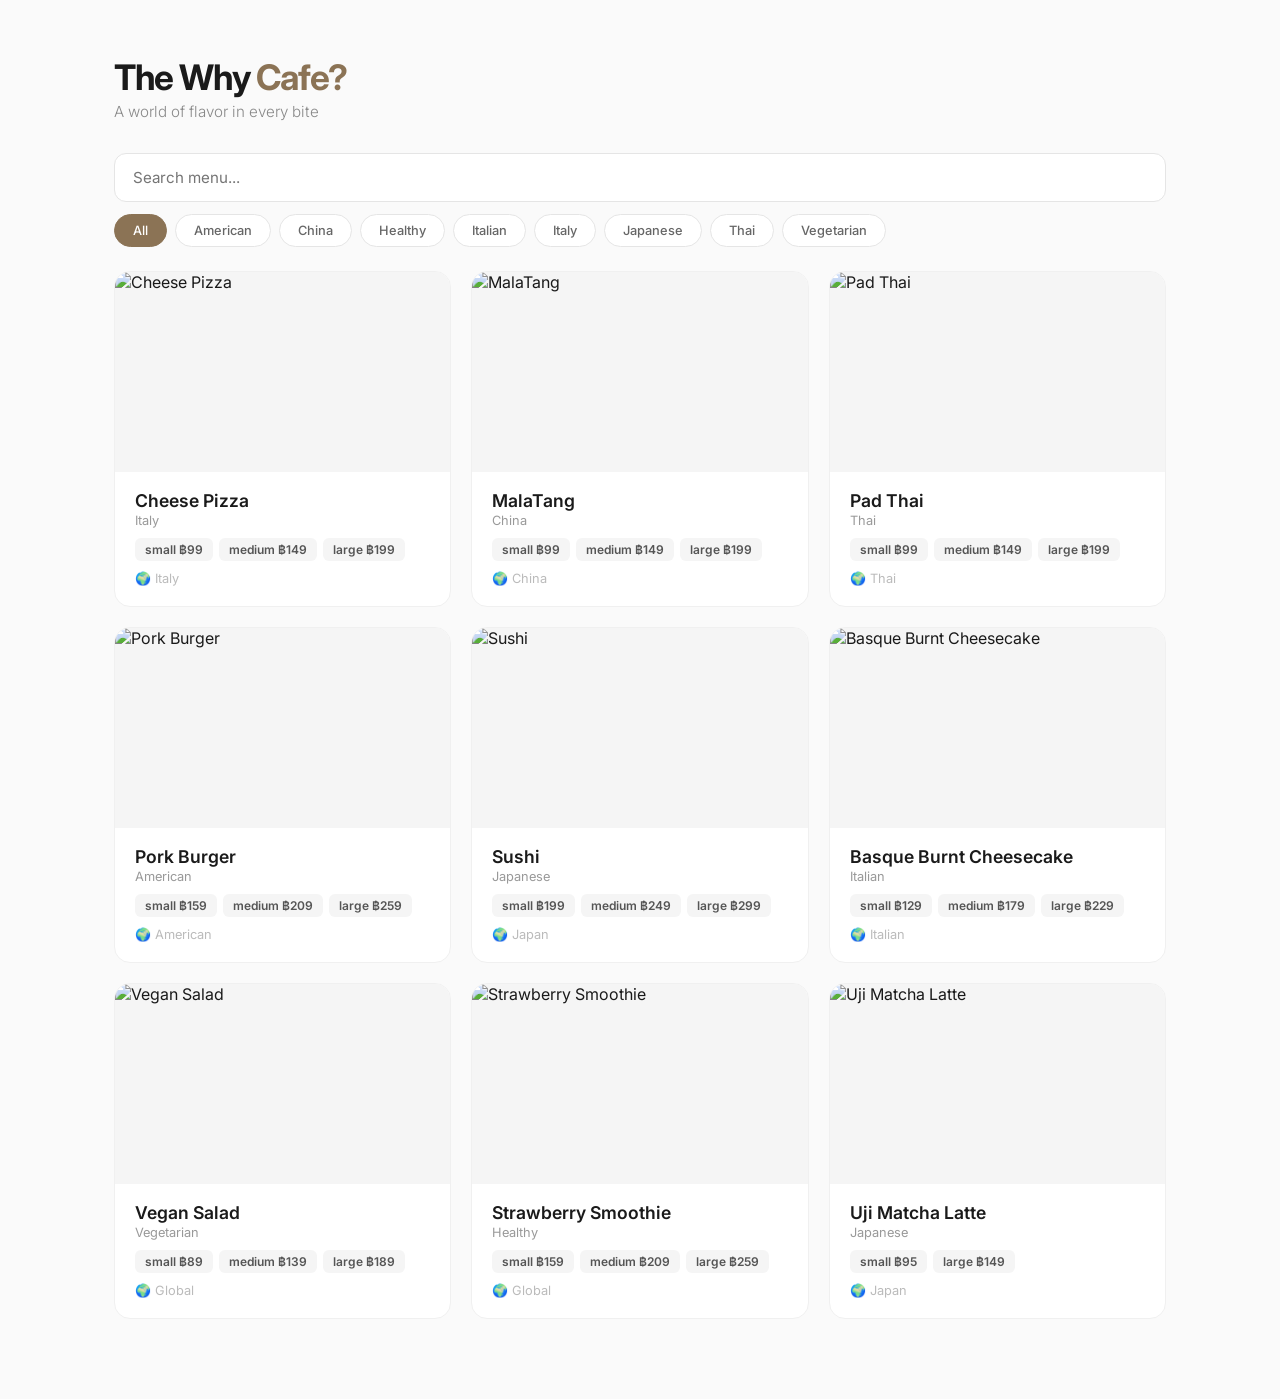
==== whycafe.html @ 4f8dcb84 "added data in an array and object, renderd in html page" ====
<!doctype html>
<html lang="en">
<head>
  <meta charset="UTF-8" />
  <meta name="viewport" content="width=device-width, initial-scale=1.0" />
  <title>The Why Cafe?</title>
  <link rel="preconnect" href="https://fonts.googleapis.com" />
  <link rel="preconnect" href="https://fonts.gstatic.com" crossorigin />
  <link href="https://fonts.googleapis.com/css2?family=Inter:wght@300;400;600;700&display=swap" rel="stylesheet" />
  <style>
    * { margin: 0; padding: 0; box-sizing: border-box; }
    body {
      font-family: 'Inter', -apple-system, sans-serif;
      background: #fafafa;
      color: #1a1a1a;
    }

    header {
      max-width: 1100px;
      margin: 0 auto;
      padding: 56px 24px 12px;
    }
    header h1 {
      font-size: 2.2rem;
      font-weight: 700;
      letter-spacing: -0.04em;
    }
    header h1 span { color: #8b7355; }
    header p {
      color: #888;
      font-size: 0.95rem;
      margin-top: 4px;
      font-weight: 300;
    }

    .search {
      max-width: 1100px;
      margin: 0 auto;
      padding: 20px 24px 28px;
    }
    .search input {
      width: 100%;
      padding: 14px 18px;
      border: 1px solid #e5e5e5;
      border-radius: 12px;
      font-size: 0.95rem;
      outline: none;
      background: #fff;
      font-family: inherit;
      transition: border 0.2s;
    }
    .search input:focus { border-color: #bbb; }

    .filters {
      max-width: 1100px;
      margin: -16px auto 0;
      padding: 0 24px 24px;
      display: flex;
      gap: 8px;
      flex-wrap: wrap;
    }
    .filters button {
      padding: 8px 18px;
      border: 1px solid #e5e5e5;
      background: #fff;
      border-radius: 100px;
      font-size: 0.8rem;
      font-weight: 500;
      color: #666;
      cursor: pointer;
      font-family: inherit;
      transition: all 0.2s;
    }
    .filters button:hover { border-color: #8b7355; color: #8b7355; }
    .filters button.active {
      background: #8b7355;
      border-color: #8b7355;
      color: #fff;
    }

    .container {
      max-width: 1100px;
      margin: 0 auto;
      padding: 0 24px 80px;
    }

    .grid {
      display: grid;
      grid-template-columns: repeat(auto-fill, minmax(300px, 1fr));
      gap: 20px;
    }

    .card {
      background: #fff;
      border-radius: 16px;
      overflow: hidden;
      border: 1px solid #f0f0f0;
      cursor: pointer;
      transition: box-shadow 0.25s;
    }
    .card:hover { box-shadow: 0 8px 28px rgba(0,0,0,0.06); }

    .card img {
      width: 100%;
      height: 200px;
      object-fit: cover;
      display: block;
      background: #f5f5f5;
    }

    .card-body { padding: 18px 20px 20px; }

    .card-body h3 {
      font-size: 1.1rem;
      font-weight: 600;
      margin-bottom: 2px;
    }

    .card-body .cuisine {
      font-size: 0.8rem;
      color: #999;
      margin-bottom: 10px;
    }

    .card-body .sizes {
      display: flex;
      gap: 6px;
      flex-wrap: wrap;
      margin-bottom: 10px;
    }
    .card-body .sizes span {
      font-size: 0.75rem;
      font-weight: 600;
      padding: 4px 10px;
      border-radius: 6px;
      background: #f5f5f5;
      color: #555;
    }

    .card-body .origin {
      font-size: 0.8rem;
      color: #bbb;
    }

    .empty {
      grid-column: 1 / -1;
      text-align: center;
      padding: 60px 20px;
      color: #aaa;
    }
    .empty .icon { font-size: 2.5rem; margin-bottom: 12px; }

    .overlay {
      display: none;
      position: fixed;
      inset: 0;
      background: rgba(0,0,0,0.3);
      z-index: 100;
      align-items: center;
      justify-content: center;
    }
    .overlay.open { display: flex; }

    .modal {
      background: #fff;
      border-radius: 20px;
      max-width: 420px;
      width: 90%;
      overflow: hidden;
      animation: up 0.25s ease;
    }
    @keyframes up {
      from { opacity: 0; transform: translateY(24px); }
      to { opacity: 1; transform: translateY(0); }
    }

    .modal img {
      width: 100%;
      height: 240px;
      object-fit: cover;
      display: block;
      background: #f5f5f5;
    }

    .modal-body { padding: 24px; }
    .modal-body h2 { font-size: 1.4rem; font-weight: 600; margin-bottom: 4px; }
    .modal-body .cuisine { font-size: 0.85rem; color: #999; margin-bottom: 16px; }

    .modal-body .detail { display: grid; gap: 10px; }
    .modal-body .detail .row {
      display: flex;
      justify-content: space-between;
      font-size: 0.9rem;
      padding-bottom: 8px;
      border-bottom: 1px solid #f0f0f0;
    }
    .modal-body .detail .row .label { color: #999; }
    .modal-body .detail .row .value { font-weight: 500; }

    .modal-body .ingredients {
      margin-top: 16px;
      padding-top: 16px;
      border-top: 1px solid #f0f0f0;
    }
    .modal-body .ingredients p {
      font-size: 0.85rem;
      color: #999;
      margin-bottom: 6px;
    }
    .modal-body .ingredients .tags {
      display: flex;
      gap: 6px;
      flex-wrap: wrap;
    }
    .modal-body .ingredients .tags span {
      font-size: 0.75rem;
      padding: 4px 12px;
      border-radius: 6px;
      background: #f5f5f5;
      color: #555;
    }

    .modal-body button {
      margin-top: 20px;
      width: 100%;
      padding: 12px;
      background: #8b7355;
      color: #fff;
      border: none;
      border-radius: 10px;
      font-size: 0.9rem;
      font-weight: 500;
      cursor: pointer;
      transition: background 0.2s;
    }
    .modal-body button:hover { background: #7a6448; }

    @media (max-width: 640px) {
      header { padding-top: 36px; }
      header h1 { font-size: 1.6rem; }
      .grid { grid-template-columns: 1fr; }
    }
  </style>
</head>
<body>

<header>
  <h1>The Why <span>Cafe?</span></h1>
  <p>A world of flavor in every bite</p>
</header>

<div class="search">
  <input type="text" id="searchInput" placeholder="Search menu..." />
</div>

<div class="filters" id="filters"></div>

<div class="container">
  <div class="grid" id="menuGrid"></div>
</div>

<div class="overlay" id="overlay" onclick="closeModal()">
  <div class="modal" onclick="event.stopPropagation()">
    <img id="modalImg" src="" alt="" />
    <div class="modal-body">
      <h2 id="modalName"></h2>
      <div class="cuisine" id="modalCuisine"></div>
      <div class="detail" id="modalDetail"></div>
      <div class="ingredients" id="modalIngredients"></div>
      <button onclick="closeModal()">Close</button>
    </div>
  </div>
</div>

<script>
  const raw = [
    { id: 1, name: "Cheese Pizza", size: [{name:"small",price:"99"},{name:"medium",price:"149"},{name:"large",price:"199"}], cusine: "Italy", origin: "Italy", vegetarian: false, ingredients: ["Cheese","Tomato","Basil"] },
    { id: 2, name: "MalaTang", size: [{name:"small",price:"99"},{name:"medium",price:"149"},{name:"large",price:"199"}], cusine: "China", origin: "China", vegetarian: false, ingredients: ["Soy Sauce","Chili Oil","Garlic"] },
    { id: 3, name: "Pad Thai", size: [{name:"small",price:"99"},{name:"medium",price:"149"},{name:"large",price:"199"}], cusine: "Thai", origin: "Thai", vegetarian: false, ingredients: ["Tofu","Peanuts","Lime"] },
    { id: 4, name: "Pork Burger", size: [{name:"small",price:"159"},{name:"medium",price:"209"},{name:"large",price:"259"}], cusine: "American", origin: "American", vegetarian: false, ingredients: ["Beef","Bun","Lettuce"] },
    { id: 5, name: "Sushi", size: [{name:"small",price:"199"},{name:"medium",price:"249"},{name:"large",price:"299"}], cusine: "Japanese", origin: "Japan", vegetarian: false, ingredients: ["Rice","Fish","Seaweed"] },
    { id: 6, name: "Basque Burnt Cheesecake", size: [{name:"small",price:"129"},{name:"medium",price:"179"},{name:"large",price:"229"}], cusine: "Italian", origin: "Italian", vegetarian: false, ingredients: ["Cheese","Sugar","Eggs"] },
    { id: 7, name: "Vegan Salad", size: [{name:"small",price:"89"},{name:"medium",price:"139"},{name:"large",price:"189"}], cusine: "Vegetarian", origin: "Global", vegetarian: true, ingredients: ["Lettuce","Tomato","Cucumber"] },
    { id: 8, name: "Strawberry Smoothie", size: [{name:"small",price:"159"},{name:"medium",price:"209"},{name:"large",price:"259"}], cusine: "Healthy", origin: "Global", vegetarian: true, ingredients: ["Strawberry","Yogurt","Milk"] },
    { id: 9, name: "Uji Matcha Latte", size: [{name:"small",price:"95"},{name:"large",price:"149"}], cusine: "Japanese", origin: "Japan", vegetarian: true, ingredients: ["Uji Matcha","Milk","Sugar"] },
  ];

  const menu = raw.map(item => ({
    id: item.id,
    name: item.name.trim(),
    sizes: item.size,
    cuisine: item.cusine || "",
    origin: item.origin,
    vegetarian: !!item.vegetarian,
    ingredients: item.ingredients || [],
  }));

  const images = {
    "Cheese Pizza": "https://images.pexels.com/photos/1566837/pexels-photo-1566837.jpeg?auto=compress&cs=tinysrgb&w=400&h=300&fit=crop",
    "MalaTang": "https://images.pexels.com/photos/699953/pexels-photo-699953.jpeg?auto=compress&cs=tinysrgb&w=400&h=300&fit=crop",
    "Pad Thai": "https://images.pexels.com/photos/1279330/pexels-photo-1279330.jpeg?auto=compress&cs=tinysrgb&w=400&h=300&fit=crop",
    "Pork Burger": "https://images.pexels.com/photos/1639562/pexels-photo-1639562.jpeg?auto=compress&cs=tinysrgb&w=400&h=300&fit=crop",
    "Sushi": "https://images.pexels.com/photos/2098085/pexels-photo-2098085.jpeg?auto=compress&cs=tinysrgb&w=400&h=300&fit=crop",
    "Basque Burnt Cheesecake": "https://images.pexels.com/photos/6168339/pexels-photo-6168339.jpeg?auto=compress&cs=tinysrgb&w=400&h=300&fit=crop",
    "Vegan Salad": "https://images.pexels.com/photos/1213710/pexels-photo-1213710.jpeg?auto=compress&cs=tinysrgb&w=400&h=300&fit=crop",
    "Strawberry Smoothie": "https://images.pexels.com/photos/33313171/pexels-photo-33313171.jpeg?auto=compress&cs=tinysrgb&w=400&h=300&fit=crop",
    "Uji Matcha Latte": "https://images.pexels.com/photos/5946971/pexels-photo-5946971.jpeg?auto=compress&cs=tinysrgb&w=400&h=300&fit=crop",
  };

  let activeCategory = "All";

  const categories = [...new Set(menu.map(f => f.cuisine))].sort();
  const filterBar = document.getElementById("filters");
  const allBtn = document.createElement("button");
  allBtn.textContent = "All";
  allBtn.className = "active";
  allBtn.onclick = () => setCategory("All");
  filterBar.appendChild(allBtn);
  categories.forEach(c => {
    const btn = document.createElement("button");
    btn.textContent = c;
    btn.onclick = () => setCategory(c);
    filterBar.appendChild(btn);
  });

  function setCategory(cat) {
    activeCategory = cat;
    document.querySelectorAll(".filters button").forEach(b => b.classList.remove("active"));
    document.querySelectorAll(".filters button").forEach(b => {
      if (b.textContent === cat) b.classList.add("active");
    });
    render();
  }

  function getFiltered() {
    const q = document.getElementById("searchInput").value.toLowerCase().trim();
    return menu.filter(f => {
      const textMatch = f.name.toLowerCase().includes(q) ||
        f.cuisine.toLowerCase().includes(q) ||
        f.origin.toLowerCase().includes(q);
      const catMatch = activeCategory === "All" || f.cuisine === activeCategory;
      return textMatch && catMatch;
    });
  }

  function render() {
    const grid = document.getElementById("menuGrid");
    const items = getFiltered();

    if (!items.length) {
      grid.innerHTML = '<div class="empty"><div class="icon">&#x1F50D;</div><p>No items found</p></div>';
      return;
    }

    grid.innerHTML = items.map(f => `
      <div class="card" onclick="openModal(${f.id})">
        <img src="${images[f.name]}" alt="${f.name}" loading="lazy" />
        <div class="card-body">
          <h3>${f.name}</h3>
          <div class="cuisine">${f.cuisine}</div>
          <div class="sizes">${f.sizes.map(s => '<span>' + s.name + ' \u0E3F' + s.price + '</span>').join('')}</div>
          <div class="origin">&#x1F30D; ${f.origin}</div>
        </div>
      </div>
    `).join("");
  }

  function openModal(id) {
    const f = menu.find(i => i.id === id);
    if (!f) return;
    document.getElementById("modalImg").src = images[f.name];
    document.getElementById("modalImg").alt = f.name;
    document.getElementById("modalName").textContent = f.name;
    document.getElementById("modalCuisine").textContent = f.cuisine + (f.vegetarian ? " \u2022 Vegetarian" : "");
    document.getElementById("modalDetail").innerHTML = f.sizes.map(s =>
      '<div class="row"><span class="label">' + s.name + '</span><span class="value">\u0E3F' + s.price + '</span></div>'
    ).join("") +
    '<div class="row"><span class="label">Origin</span><span class="value">' + f.origin + '</span></div>';
    document.getElementById("modalIngredients").innerHTML =
      '<p>Ingredients</p><div class="tags">' +
      f.ingredients.map(i => '<span>' + i + '</span>').join("") +
      '</div>';
    document.getElementById("overlay").classList.add("open");
  }

  function closeModal() {
    document.getElementById("overlay").classList.remove("open");
  }

  document.addEventListener("keydown", e => { if (e.key === "Escape") closeModal(); });
  document.getElementById("searchInput").addEventListener("input", render);

  render();
</script>

</body>
</html>
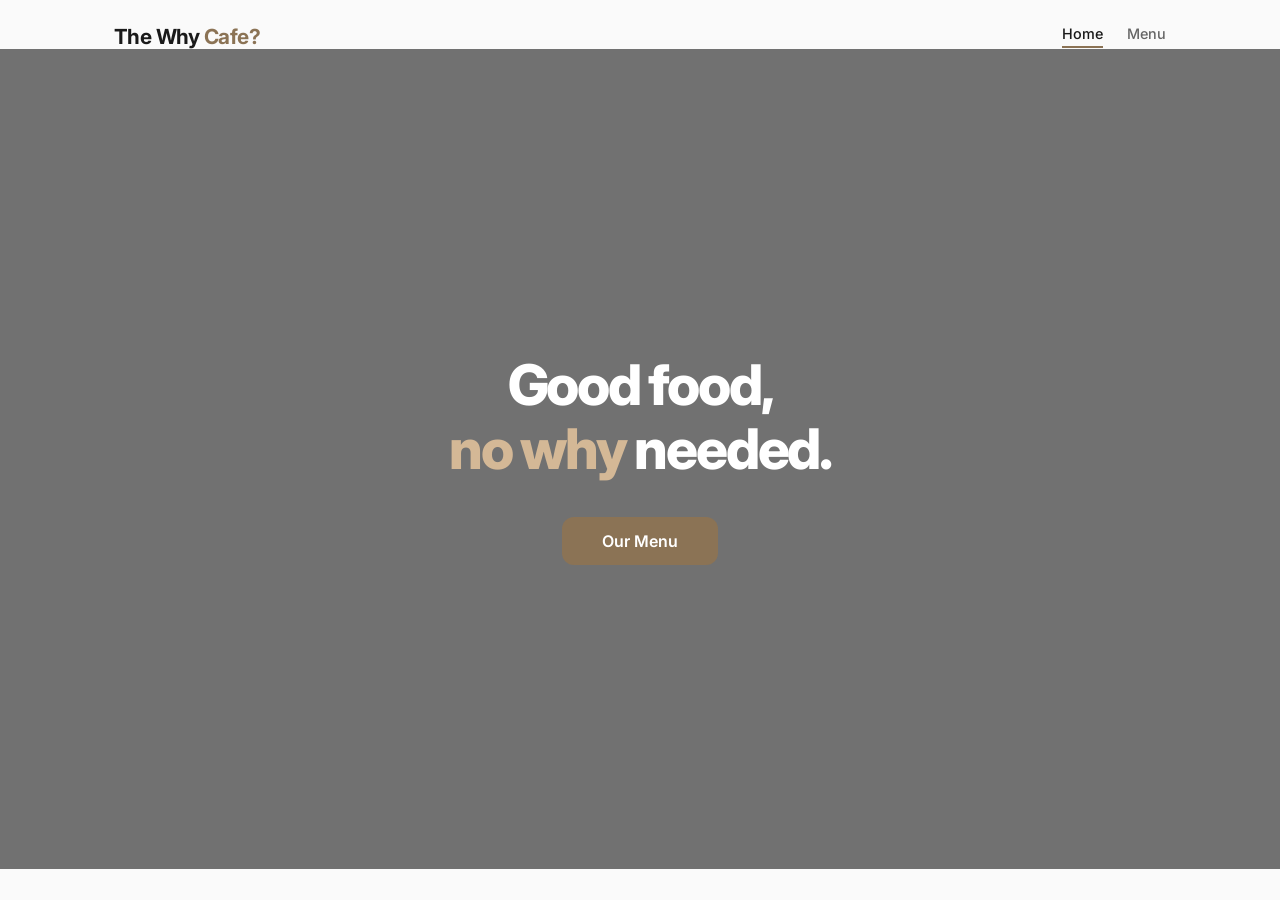
==== commit 6695ace5: "profile card project and excalidraw" ====
--- a/whycafe.html
+++ b/whycafe.html
@@ -6,7 +6,7 @@
   <title>The Why Cafe?</title>
   <link rel="preconnect" href="https://fonts.googleapis.com" />
   <link rel="preconnect" href="https://fonts.gstatic.com" crossorigin />
-  <link href="https://fonts.googleapis.com/css2?family=Inter:wght@300;400;600;700&display=swap" rel="stylesheet" />
+  <link href="https://fonts.googleapis.com/css2?family=Inter:wght@300;400;600;700;800&display=swap" rel="stylesheet" />
   <style>
     * { margin: 0; padding: 0; box-sizing: border-box; }
     body {
@@ -15,28 +15,92 @@
       color: #1a1a1a;
     }
 
-    header {
+    nav {
       max-width: 1100px;
       margin: 0 auto;
-      padding: 56px 24px 12px;
-    }
-    header h1 {
-      font-size: 2.2rem;
+      padding: 24px 24px 0;
+      display: flex;
+      align-items: center;
+      justify-content: space-between;
+    }
+    nav .brand {
+      font-size: 1.3rem;
       font-weight: 700;
+      letter-spacing: -0.03em;
+    }
+    nav .brand span { color: #8b7355; }
+    nav .links { display: flex; gap: 24px; }
+    nav .links a {
+      text-decoration: none;
+      color: #666;
+      font-size: 0.9rem;
+      font-weight: 500;
+      padding-bottom: 4px;
+      border-bottom: 2px solid transparent;
+      transition: all 0.2s;
+      cursor: pointer;
+    }
+    nav .links a:hover, nav .links a.active { color: #1a1a1a; border-bottom-color: #8b7355; }
+
+    .page { display: none; }
+    .page.active { display: block; }
+
+    /* HOME PAGE */
+    .hero {
+      min-height: calc(100vh - 80px);
+      display: flex;
+      align-items: center;
+      justify-content: center;
+      text-align: center;
+      padding: 40px 24px;
+      background: linear-gradient(rgba(0,0,0,0.55), rgba(0,0,0,0.55)), url("https://images.pexels.com/photos/29833130/pexels-photo-29833130.jpeg?auto=compress&cs=tinysrgb&w=1500&h=1000&fit=crop") center / cover no-repeat;
+    }
+    .hero .content { max-width: 600px; }
+    .hero h1 {
+      font-size: 3.5rem;
+      font-weight: 800;
       letter-spacing: -0.04em;
-    }
-    header h1 span { color: #8b7355; }
-    header p {
+      line-height: 1.15;
+      color: #fff;
+    }
+    .hero h1 span { color: #d4b896; }
+    .hero .btn {
+      display: inline-block;
+      margin-top: 36px;
+      padding: 14px 40px;
+      background: #8b7355;
+      color: #fff;
+      border: none;
+      border-radius: 12px;
+      font-size: 1rem;
+      font-weight: 600;
+      cursor: pointer;
+      text-decoration: none;
+      transition: background 0.2s;
+    }
+    .hero .btn:hover { background: #7a6448; }
+
+    /* MENU PAGE */
+    .menu-header {
+      max-width: 1100px;
+      margin: 0 auto;
+      padding: 40px 24px 0;
+    }
+    .menu-header h2 {
+      font-size: 1.6rem;
+      font-weight: 700;
+      letter-spacing: -0.03em;
+    }
+    .menu-header p {
       color: #888;
-      font-size: 0.95rem;
+      font-size: 0.9rem;
       margin-top: 4px;
-      font-weight: 300;
     }
 
     .search {
       max-width: 1100px;
       margin: 0 auto;
-      padding: 20px 24px 28px;
+      padding: 20px 24px 24px;
     }
     .search input {
       width: 100%;
@@ -53,7 +117,7 @@
 
     .filters {
       max-width: 1100px;
-      margin: -16px auto 0;
+      margin: -12px auto 0;
       padding: 0 24px 24px;
       display: flex;
       gap: 8px;
@@ -90,7 +154,7 @@
       gap: 20px;
     }
 
-    .card {
+    .card-menu {
       background: #fff;
       border-radius: 16px;
       overflow: hidden;
@@ -98,9 +162,9 @@
       cursor: pointer;
       transition: box-shadow 0.25s;
     }
-    .card:hover { box-shadow: 0 8px 28px rgba(0,0,0,0.06); }
-
-    .card img {
+    .card-menu:hover { box-shadow: 0 8px 28px rgba(0,0,0,0.06); }
+
+    .card-menu img {
       width: 100%;
       height: 200px;
       object-fit: cover;
@@ -108,27 +172,16 @@
       background: #f5f5f5;
     }
 
-    .card-body { padding: 18px 20px 20px; }
-
-    .card-body h3 {
-      font-size: 1.1rem;
-      font-weight: 600;
-      margin-bottom: 2px;
-    }
-
-    .card-body .cuisine {
-      font-size: 0.8rem;
-      color: #999;
-      margin-bottom: 10px;
-    }
-
-    .card-body .sizes {
+    .card-menu .body { padding: 18px 20px 20px; }
+    .card-menu .body h3 { font-size: 1.1rem; font-weight: 600; margin-bottom: 2px; }
+    .card-menu .body .cuisine { font-size: 0.8rem; color: #999; margin-bottom: 10px; }
+    .card-menu .body .sizes {
       display: flex;
       gap: 6px;
       flex-wrap: wrap;
       margin-bottom: 10px;
     }
-    .card-body .sizes span {
+    .card-menu .body .sizes span {
       font-size: 0.75rem;
       font-weight: 600;
       padding: 4px 10px;
@@ -137,10 +190,6 @@
       color: #555;
     }
 
-    .card-body .origin {
-      font-size: 0.8rem;
-      color: #bbb;
-    }
 
     .empty {
       grid-column: 1 / -1;
@@ -236,27 +285,50 @@
     .modal-body button:hover { background: #7a6448; }
 
     @media (max-width: 640px) {
-      header { padding-top: 36px; }
-      header h1 { font-size: 1.6rem; }
+      nav { flex-direction: column; gap: 12px; }
+      .hero h1 { font-size: 2rem; }
+      .hero { padding: 40px 24px 60px; }
       .grid { grid-template-columns: 1fr; }
+
     }
   </style>
 </head>
 <body>
 
-<header>
-  <h1>The Why <span>Cafe?</span></h1>
-  <p>A world of flavor in every bite</p>
-</header>
-
-<div class="search">
-  <input type="text" id="searchInput" placeholder="Search menu..." />
+<nav>
+  <div class="brand">The Why <span>Cafe?</span></div>
+  <div class="links">
+    <a class="active" onclick="navigate('home')">Home</a>
+    <a onclick="navigate('menu')">Menu</a>
+  </div>
+</nav>
+
+  <!-- HOME PAGE -->
+<div class="page active" id="page-home">
+  <div class="hero">
+    <div class="content">
+      <h1>Good food,<br /><span>no why</span> needed.</h1>
+      <a class="btn" onclick="navigate('menu')">Our Menu</a>
+    </div>
+  </div>
 </div>
 
-<div class="filters" id="filters"></div>
-
-<div class="container">
-  <div class="grid" id="menuGrid"></div>
+<!-- MENU PAGE -->
+<div class="page" id="page-menu">
+  <div class="menu-header">
+    <h2>Our Menu</h2>
+    <p>Explore dishes from around the world</p>
+  </div>
+
+  <div class="search">
+    <input type="text" id="searchInput" placeholder="Search menu..." />
+  </div>
+
+  <div class="filters" id="filters"></div>
+
+  <div class="container">
+    <div class="grid" id="menuGrid"></div>
+  </div>
 </div>
 
 <div class="overlay" id="overlay" onclick="closeModal()">
@@ -273,8 +345,9 @@
 </div>
 
 <script>
+  // Data from my-object.js only
   const raw = [
-    { id: 1, name: "Cheese Pizza", size: [{name:"small",price:"99"},{name:"medium",price:"149"},{name:"large",price:"199"}], cusine: "Italy", origin: "Italy", vegetarian: false, ingredients: ["Cheese","Tomato","Basil"] },
+    { id: 1, name: "Cheese Pizza", size: [{name:"small",price:"99"},{name:"medium",price:"149"},{name:"large",price:"199"}], cusine: "Italian", origin: "Italy", vegetarian: false, ingredients: ["Cheese","Tomato","Basil"] },
     { id: 2, name: "MalaTang", size: [{name:"small",price:"99"},{name:"medium",price:"149"},{name:"large",price:"199"}], cusine: "China", origin: "China", vegetarian: false, ingredients: ["Soy Sauce","Chili Oil","Garlic"] },
     { id: 3, name: "Pad Thai", size: [{name:"small",price:"99"},{name:"medium",price:"149"},{name:"large",price:"199"}], cusine: "Thai", origin: "Thai", vegetarian: false, ingredients: ["Tofu","Peanuts","Lime"] },
     { id: 4, name: "Pork Burger", size: [{name:"small",price:"159"},{name:"medium",price:"209"},{name:"large",price:"259"}], cusine: "American", origin: "American", vegetarian: false, ingredients: ["Beef","Bun","Lettuce"] },
@@ -307,16 +380,26 @@
     "Uji Matcha Latte": "https://images.pexels.com/photos/5946971/pexels-photo-5946971.jpeg?auto=compress&cs=tinysrgb&w=400&h=300&fit=crop",
   };
 
+  // Navigation
+  function navigate(page) {
+    document.querySelectorAll(".page").forEach(p => p.classList.remove("active"));
+    document.getElementById("page-" + page).classList.add("active");
+    document.querySelectorAll("nav .links a").forEach(a => a.classList.remove("active"));
+    document.querySelectorAll("nav .links a").forEach(a => {
+      if (a.textContent.toLowerCase() === page) a.classList.add("active");
+    });
+  }
+
+  // Menu page: filters
+  const cuisines = [...new Set(menu.map(f => f.cuisine))];
   let activeCategory = "All";
-
-  const categories = [...new Set(menu.map(f => f.cuisine))].sort();
   const filterBar = document.getElementById("filters");
   const allBtn = document.createElement("button");
   allBtn.textContent = "All";
   allBtn.className = "active";
   allBtn.onclick = () => setCategory("All");
   filterBar.appendChild(allBtn);
-  categories.forEach(c => {
+  cuisines.forEach(c => {
     const btn = document.createElement("button");
     btn.textContent = c;
     btn.onclick = () => setCategory(c);
@@ -336,8 +419,7 @@
     const q = document.getElementById("searchInput").value.toLowerCase().trim();
     return menu.filter(f => {
       const textMatch = f.name.toLowerCase().includes(q) ||
-        f.cuisine.toLowerCase().includes(q) ||
-        f.origin.toLowerCase().includes(q);
+        f.cuisine.toLowerCase().includes(q);
       const catMatch = activeCategory === "All" || f.cuisine === activeCategory;
       return textMatch && catMatch;
     });
@@ -353,13 +435,12 @@
     }
 
     grid.innerHTML = items.map(f => `
-      <div class="card" onclick="openModal(${f.id})">
+      <div class="card-menu" onclick="openModal(${f.id})">
         <img src="${images[f.name]}" alt="${f.name}" loading="lazy" />
-        <div class="card-body">
+        <div class="body">
           <h3>${f.name}</h3>
           <div class="cuisine">${f.cuisine}</div>
           <div class="sizes">${f.sizes.map(s => '<span>' + s.name + ' \u0E3F' + s.price + '</span>').join('')}</div>
-          <div class="origin">&#x1F30D; ${f.origin}</div>
         </div>
       </div>
     `).join("");
@@ -374,8 +455,7 @@
     document.getElementById("modalCuisine").textContent = f.cuisine + (f.vegetarian ? " \u2022 Vegetarian" : "");
     document.getElementById("modalDetail").innerHTML = f.sizes.map(s =>
       '<div class="row"><span class="label">' + s.name + '</span><span class="value">\u0E3F' + s.price + '</span></div>'
-    ).join("") +
-    '<div class="row"><span class="label">Origin</span><span class="value">' + f.origin + '</span></div>';
+    ).join("");
     document.getElementById("modalIngredients").innerHTML =
       '<p>Ingredients</p><div class="tags">' +
       f.ingredients.map(i => '<span>' + i + '</span>').join("") +
@@ -389,7 +469,6 @@
 
   document.addEventListener("keydown", e => { if (e.key === "Escape") closeModal(); });
   document.getElementById("searchInput").addEventListener("input", render);
-
   render();
 </script>
 
